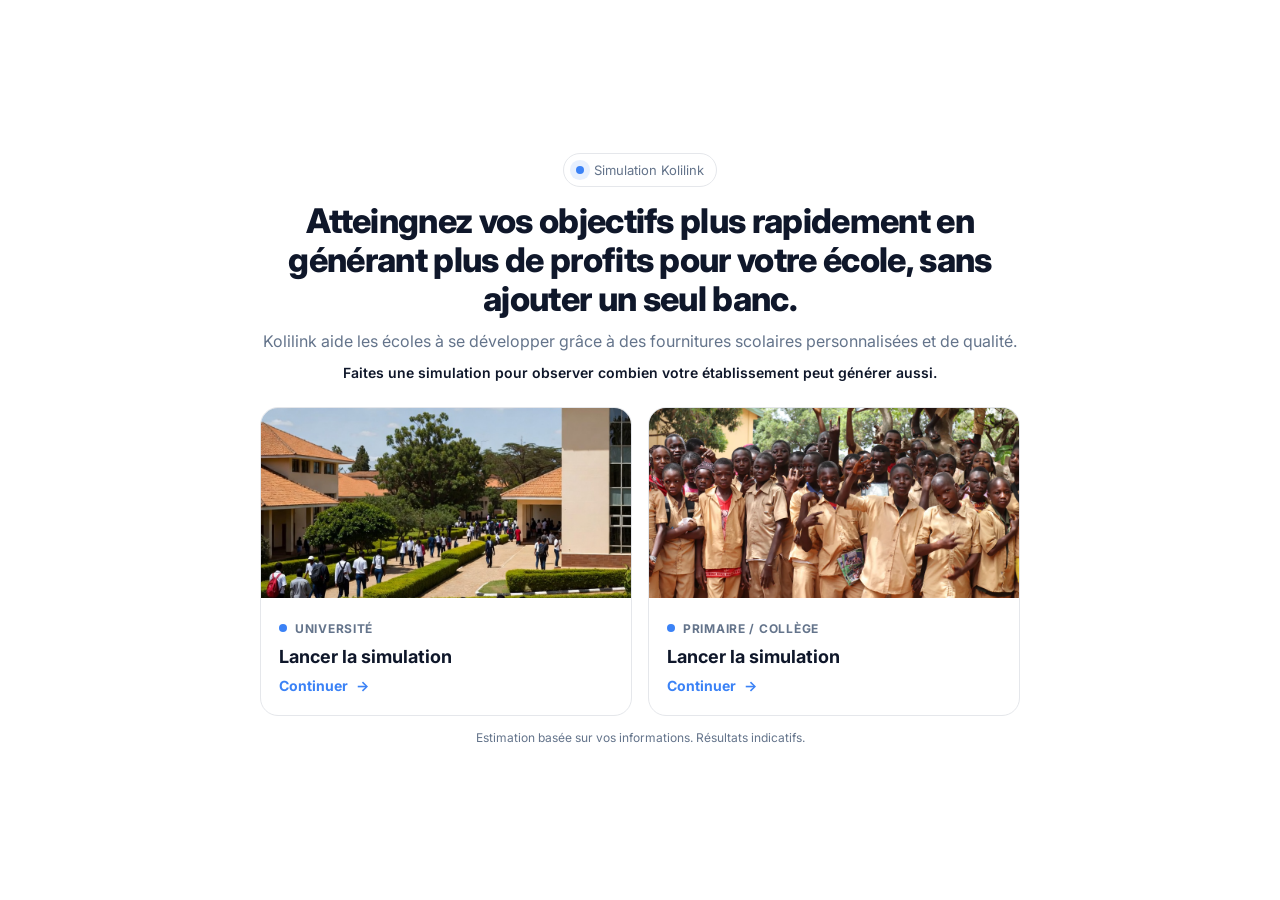
==== index.html @ 8f7ce6bd "Update index.html" ====
<!DOCTYPE html>
<html lang="fr">
<head>
  <meta charset="UTF-8" />
  <meta name="viewport" content="width=device-width, initial-scale=1.0"/>
  <title>Kolilink </title>

  <link href="https://fonts.googleapis.com/css2?family=Inter:wght@400;500;600;700&display=swap" rel="stylesheet">

  <style>
    :root{
      --primary:#3b82f6;
      --bg:#ffffff;
      --text:#0f172a;
      --muted:#64748b;
      --border:#e5e7eb;
    }
    *{box-sizing:border-box;margin:0;padding:0;font-family:'Inter',sans-serif}
    body{
      background:var(--bg);
      color:var(--text);
      display:flex;
      justify-content:center;
      align-items:center;
      min-height:100vh;
      padding:24px;
    }
    .container{max-width:760px;width:100%;text-align:center}
    .kicker{
      display:inline-flex;
      align-items:center;
      gap:10px;
      padding:8px 12px;
      border:1px solid var(--border);
      border-radius:999px;
      color:var(--muted);
      font-size:13px;
      margin-bottom:14px;
    }
    .dot{
      width:8px;height:8px;border-radius:99px;background:var(--primary);
      box-shadow:0 0 0 6px rgba(59,130,246,.12);
    }
    h1{
      font-size:28px;
      font-weight:800;
      margin-bottom:12px;
      letter-spacing:-0.02em;
      line-height:1.15;
    }
    .sub{
      color:var(--muted);
      font-size:16px;
      margin-bottom:12px;
      line-height:1.4;
    }
    .hint{
      color:var(--text);
      font-size:14px;
      margin-bottom:26px;
      font-weight:600;
    }
    .cards{
      display:grid;
      grid-template-columns:1fr;
      gap:16px;
    }
    @media(min-width:640px){
      .cards{grid-template-columns:1fr 1fr}
      h1{font-size:34px}
    }
    .card{
      border:1px solid var(--border);
      border-radius:18px;
      overflow:hidden;
      text-decoration:none;
      color:inherit;
      transition:all .25s ease;
      background:#fff;
      text-align:left;
    }
    .card:hover{
      transform:translateY(-2px);
      border-color:var(--primary);
      box-shadow:0 10px 30px rgba(0,0,0,.06);
    }
    .card img{
      width:100%;
      height:190px;
      object-fit:cover;
      display:block;
      background:#f1f5f9;
    }
    .card-content{padding:18px 18px 20px}
    .badge{
      display:inline-flex;
      align-items:center;
      gap:8px;
      font-size:12px;
      font-weight:700;
      color:var(--muted);
      text-transform:uppercase;
      letter-spacing:.06em;
    }
    .badge::before{
      content:"";
      width:8px;height:8px;border-radius:99px;background:var(--primary);
    }
    .card-title{
      font-size:18px;
      font-weight:700;
      margin-top:10px;
      margin-bottom:8px;
    }
    .card-cta{
      color:var(--primary);
      font-weight:700;
      font-size:14px;
      display:inline-flex;
      align-items:center;
      gap:8px;
    }
    .card-cta span{
      display:inline-block;
      transition:transform .2s ease;
    }
    .card:hover .card-cta span{transform:translateX(3px)}
    .fineprint{
      margin-top:14px;
      color:var(--muted);
      font-size:12px;
      line-height:1.4;
    }
  </style>
</head>
<body>

  <div class="container">
    <div class="kicker">
      <span class="dot"></span>
      Simulation Kolilink
    </div>

    <h1>Atteingnez vos objectifs plus rapidement en générant plus de profits  pour votre école, sans ajouter un seul banc.</h1>

    <p class="sub">
Kolilink aide les écoles à se développer grâce à des fournitures scolaires personnalisées et de qualité.
    </p>

    <div class="hint">
      Faites une simulation pour observer combien votre établissement peut générer aussi.
    </div>

    <div class="cards">
      <!-- UNIVERSITÉ -->
      <a href="https://uni.kolilink.com" class="card">
        <img src="universite.jpg" alt="Université en Guinée">
        <div class="card-content">
          <div class="badge">Université</div>
          <div class="card-title">Lancer la simulation</div>
          <div class="card-cta">Continuer <span>→</span></div>
        </div>
      </a>

      <!-- PRIMAIRE / COLLÈGE -->
      <a href="https://simulation.kolilink.com" class="card">
        <img src="college.webp" alt="École en Guinée">
        <div class="card-content">
          <div class="badge">Primaire / Collège</div>
          <div class="card-title">Lancer la simulation</div>
          <div class="card-cta">Continuer <span>→</span></div>
        </div>
      </a>
    </div>

    <div class="fineprint">
      Estimation basée sur vos informations. Résultats indicatifs.
    </div>
  </div>

</body>
</html>
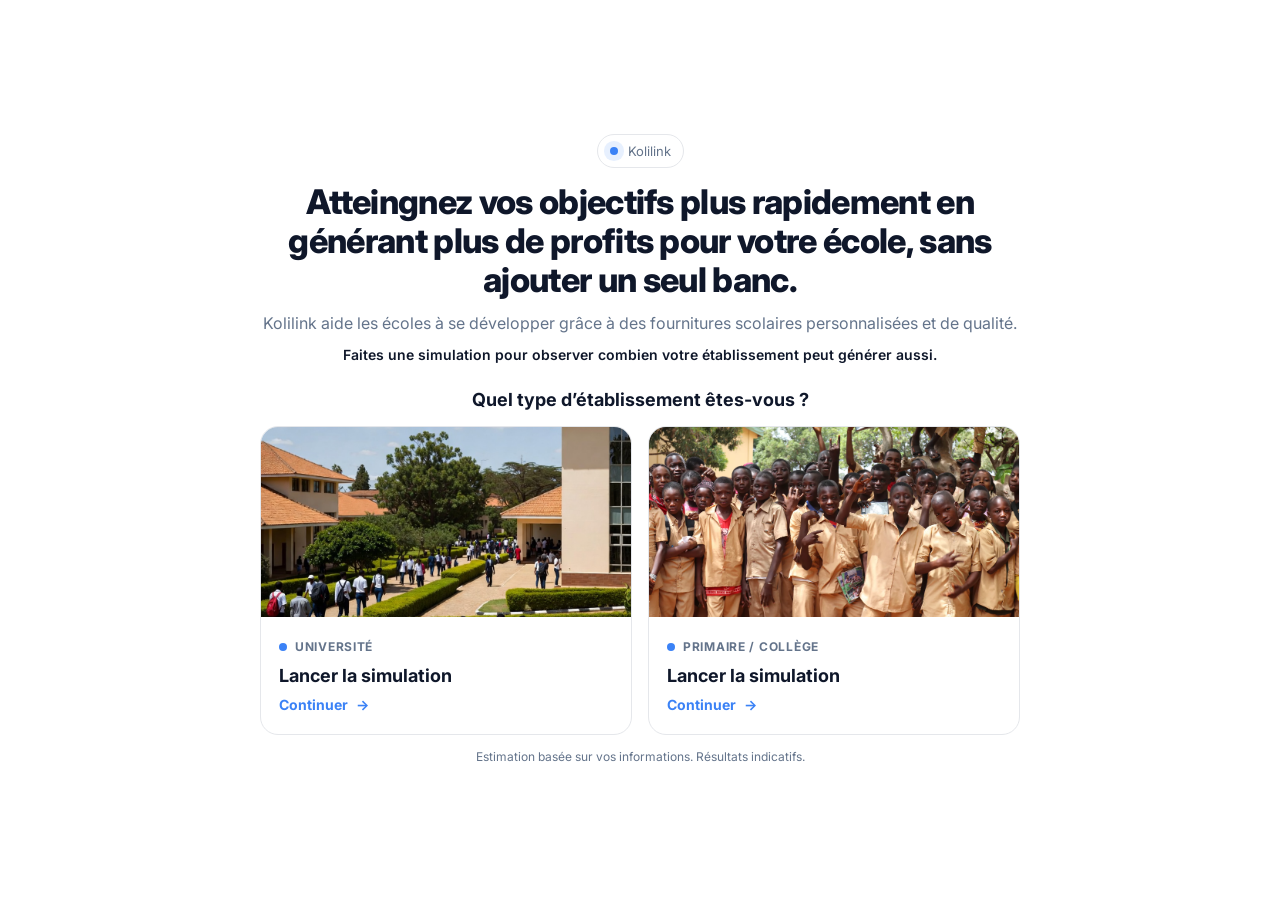
==== commit 84414352: "Update index.html" ====
--- a/index.html
+++ b/index.html
@@ -138,7 +138,7 @@
   <div class="container">
     <div class="kicker">
       <span class="dot"></span>
-      Simulation Kolilink
+       Kolilink
     </div>
 
     <h1>Atteingnez vos objectifs plus rapidement en générant plus de profits  pour votre école, sans ajouter un seul banc.</h1>
@@ -150,6 +150,9 @@
     <div class="hint">
       Faites une simulation pour observer combien votre établissement peut générer aussi.
     </div>
+    <h3 style="margin-bottom:16px; font-size:18px; font-weight:700;">
+      Quel type d’établissement êtes-vous ?
+    </h3>
 
     <div class="cards">
       <!-- UNIVERSITÉ -->
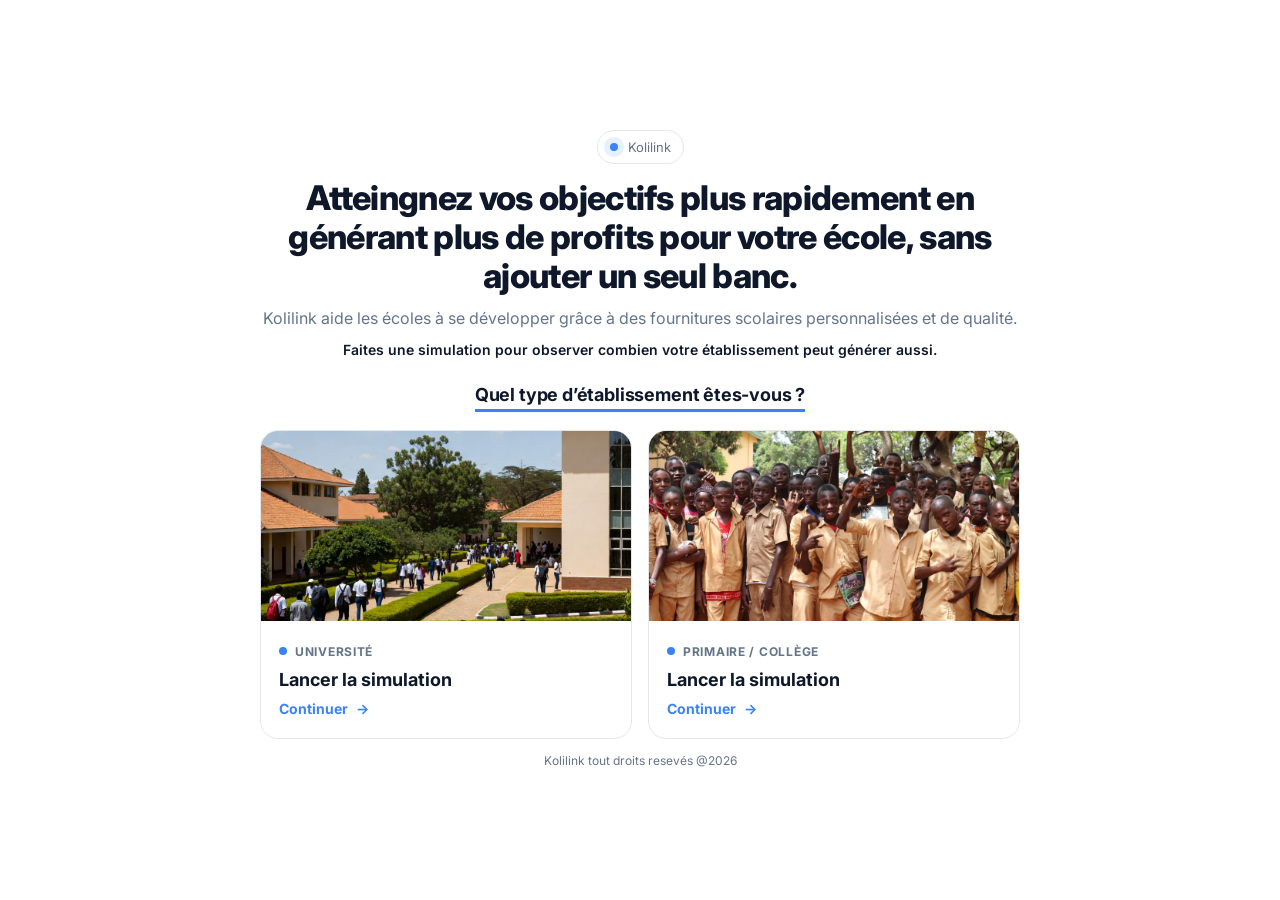
==== commit 1ccae1ae: "Update index.html" ====
--- a/index.html
+++ b/index.html
@@ -150,9 +150,10 @@
     <div class="hint">
       Faites une simulation pour observer combien votre établissement peut générer aussi.
     </div>
-    <h3 style="margin-bottom:16px; font-size:18px; font-weight:700;">
+   <h3 style=" font-size:18px;font-weight:700; margin-bottom:18px; letter-spacing:-0.01em; display:inline-block;  border-bottom:3px solid #3b82f6; padding-bottom:4px;">
       Quel type d’établissement êtes-vous ?
-    </h3>
+  </h3>
+
 
     <div class="cards">
       <!-- UNIVERSITÉ -->
@@ -177,8 +178,7 @@
     </div>
 
     <div class="fineprint">
-      Estimation basée sur vos informations. Résultats indicatifs.
-    </div>
+Kolilink tout droits resevés @2026    </div>
   </div>
 
 </body>
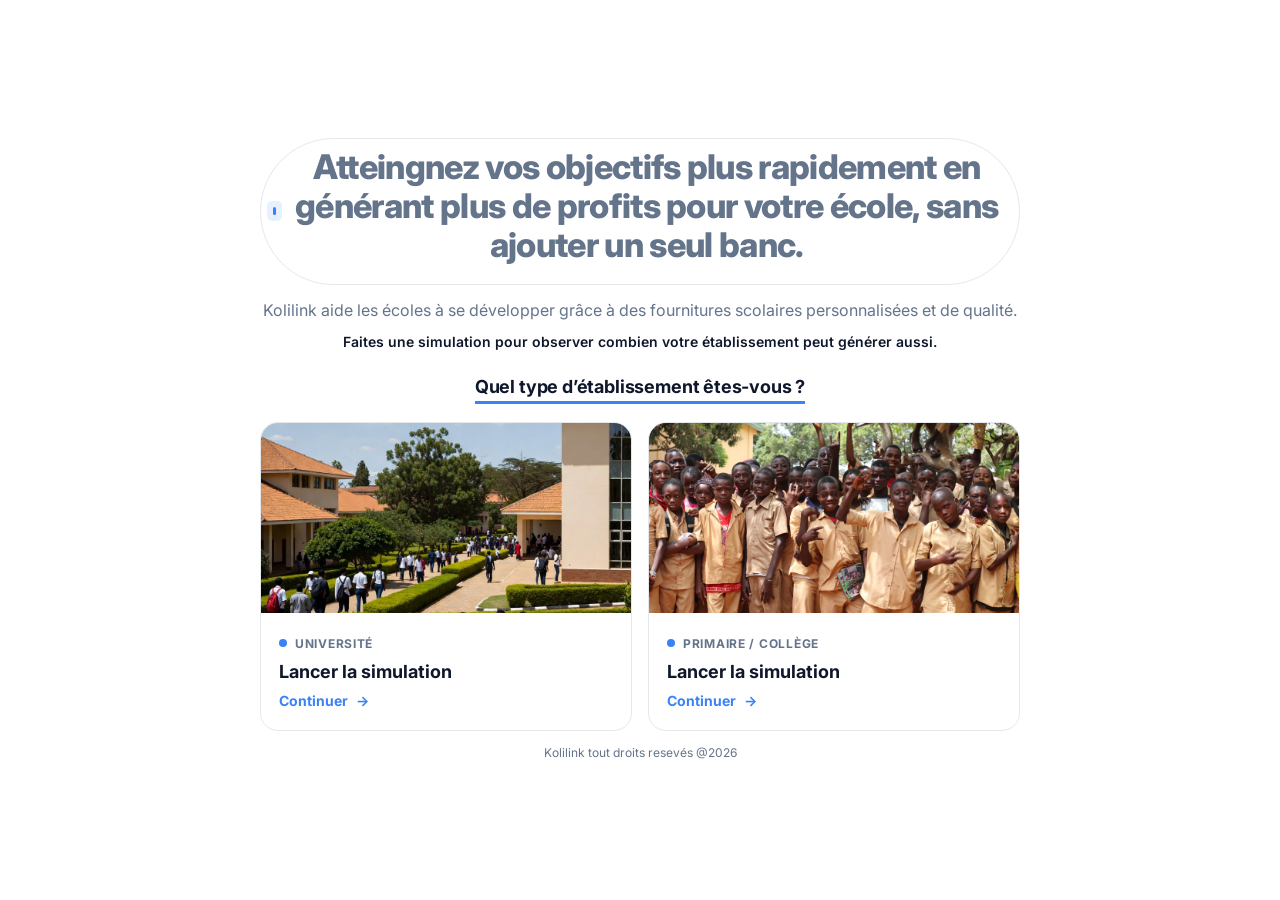
==== commit f5d02af1: "Update index.html" ====
--- a/index.html
+++ b/index.html
@@ -138,10 +138,9 @@
   <div class="container">
     <div class="kicker">
       <span class="dot"></span>
-       Kolilink
+          <h1>Atteingnez vos objectifs plus rapidement en générant plus de profits  pour votre école, sans ajouter un seul banc.</h1>
+
     </div>
-
-    <h1>Atteingnez vos objectifs plus rapidement en générant plus de profits  pour votre école, sans ajouter un seul banc.</h1>
 
     <p class="sub">
 Kolilink aide les écoles à se développer grâce à des fournitures scolaires personnalisées et de qualité.
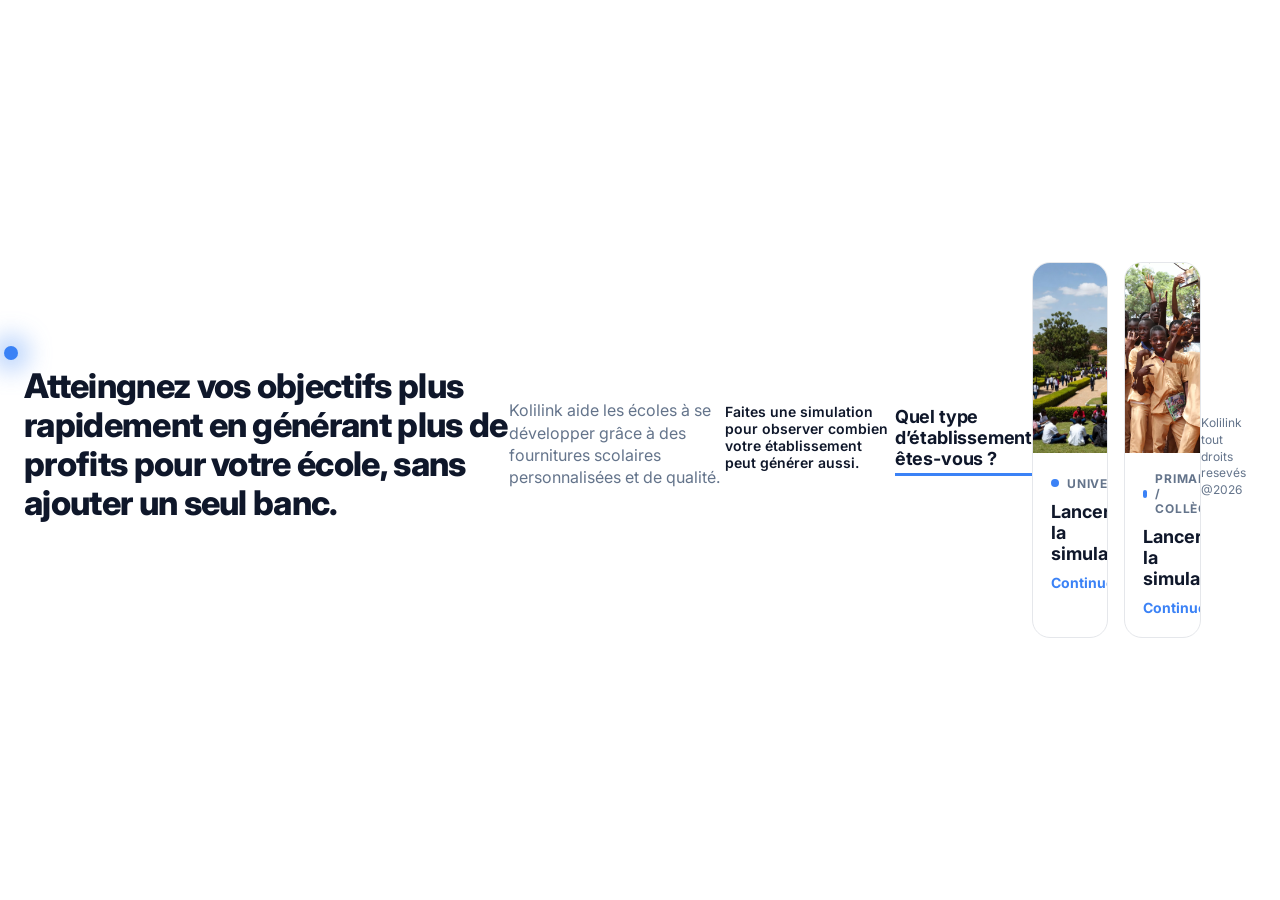
==== commit f46e6729: "Update index.html" ====
--- a/index.html
+++ b/index.html
@@ -131,16 +131,66 @@
       font-size:12px;
       line-height:1.4;
     }
+    .hero-title {
+  position: relative;
+  display: inline-block;
+}
+
+.spark-dot {
+  position: absolute;
+  top: -20px;
+  left: -20px;
+  width: 14px;
+  height: 14px;
+  background: #3b82f6;
+  border-radius: 50%;
+  z-index: 0;
+  animation: sparkle 1s infinite ease-in-out;
+  filter: blur(0.2px);
+}
+
+.spark-dot::after {
+  content: "";
+  position: absolute;
+  inset: -10px;
+  background: rgba(59, 130, 246, 0.4);
+  border-radius: 50%;
+  filter: blur(12px);
+  z-index: -1;
+}
+
+@keyframes sparkle {
+  0% {
+    transform: scale(1);
+    opacity: 0.6;
+    box-shadow: 0 0 0px rgba(59,130,246,0.2);
+  }
+  50% {
+    transform: scale(1.4);
+    opacity: 1;
+    box-shadow: 0 0 25px rgba(59,130,246,0.9);
+  }
+  100% {
+    transform: scale(1);
+    opacity: 0.6;
+    box-shadow: 0 0 0px rgba(59,130,246,0.2);
+  }
+}
+
+.hero-title h1 {
+  position: relative;
+  z-index: 1;
+}
+
   </style>
 </head>
 <body>
 
-  <div class="container">
-    <div class="kicker">
-      <span class="dot"></span>
+  <div class="hero-title">
+  <span class="spark-dot"></span>
           <h1>Atteingnez vos objectifs plus rapidement en générant plus de profits  pour votre école, sans ajouter un seul banc.</h1>
-
-    </div>
+</div>
+
 
     <p class="sub">
 Kolilink aide les écoles à se développer grâce à des fournitures scolaires personnalisées et de qualité.
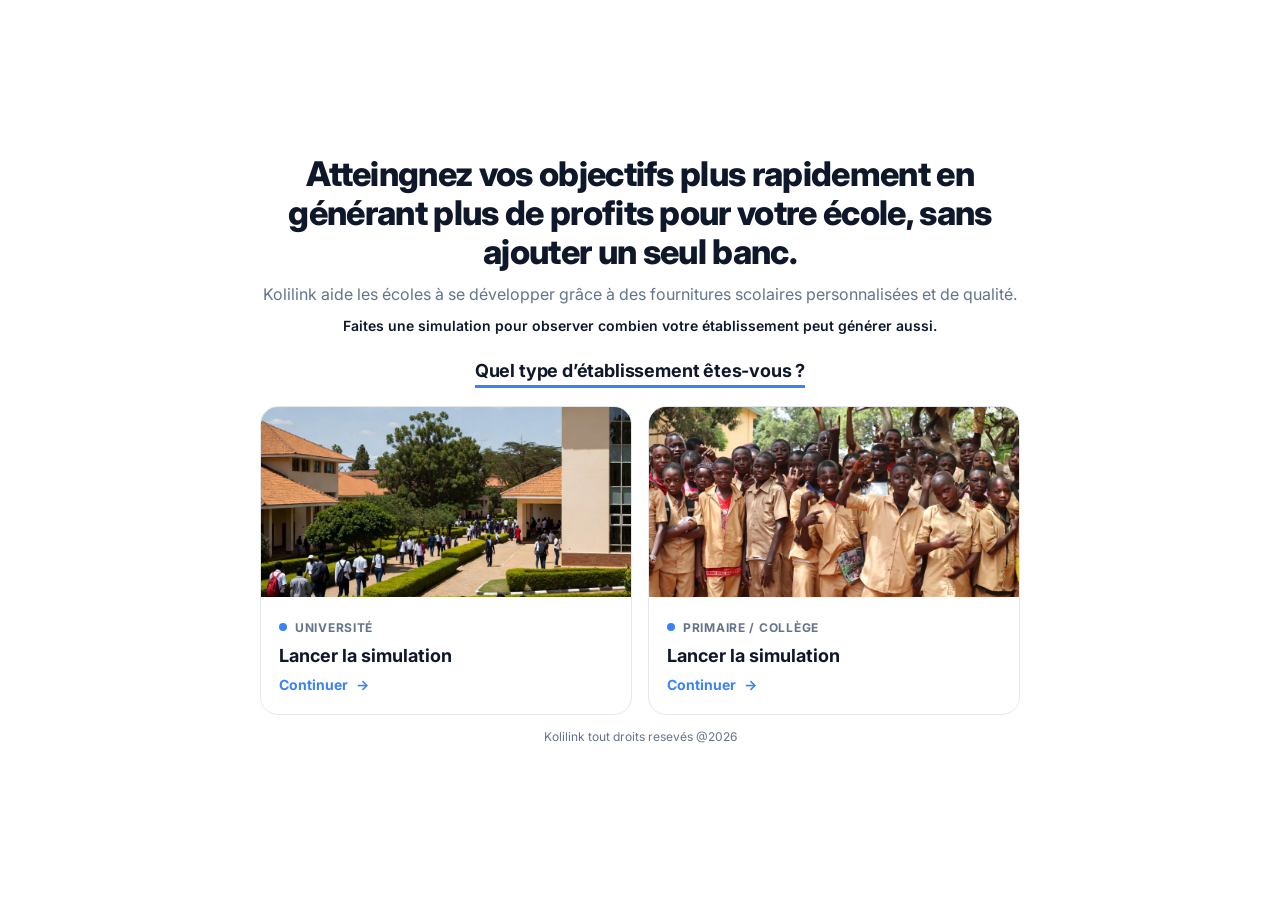
==== commit 0a555e18: "Update index.html" ====
--- a/index.html
+++ b/index.html
@@ -131,66 +131,14 @@
       font-size:12px;
       line-height:1.4;
     }
-    .hero-title {
-  position: relative;
-  display: inline-block;
-}
-
-.spark-dot {
-  position: absolute;
-  top: -20px;
-  left: -20px;
-  width: 14px;
-  height: 14px;
-  background: #3b82f6;
-  border-radius: 50%;
-  z-index: 0;
-  animation: sparkle 1s infinite ease-in-out;
-  filter: blur(0.2px);
-}
-
-.spark-dot::after {
-  content: "";
-  position: absolute;
-  inset: -10px;
-  background: rgba(59, 130, 246, 0.4);
-  border-radius: 50%;
-  filter: blur(12px);
-  z-index: -1;
-}
-
-@keyframes sparkle {
-  0% {
-    transform: scale(1);
-    opacity: 0.6;
-    box-shadow: 0 0 0px rgba(59,130,246,0.2);
-  }
-  50% {
-    transform: scale(1.4);
-    opacity: 1;
-    box-shadow: 0 0 25px rgba(59,130,246,0.9);
-  }
-  100% {
-    transform: scale(1);
-    opacity: 0.6;
-    box-shadow: 0 0 0px rgba(59,130,246,0.2);
-  }
-}
-
-.hero-title h1 {
-  position: relative;
-  z-index: 1;
-}
-
   </style>
 </head>
 <body>
 
-  <div class="hero-title">
-  <span class="spark-dot"></span>
-          <h1>Atteingnez vos objectifs plus rapidement en générant plus de profits  pour votre école, sans ajouter un seul banc.</h1>
-</div>
+  <div class="container">
+    
 
+    <h1>Atteingnez vos objectifs plus rapidement en générant plus de profits  pour votre école, sans ajouter un seul banc.</h1>
 
     <p class="sub">
 Kolilink aide les écoles à se développer grâce à des fournitures scolaires personnalisées et de qualité.
